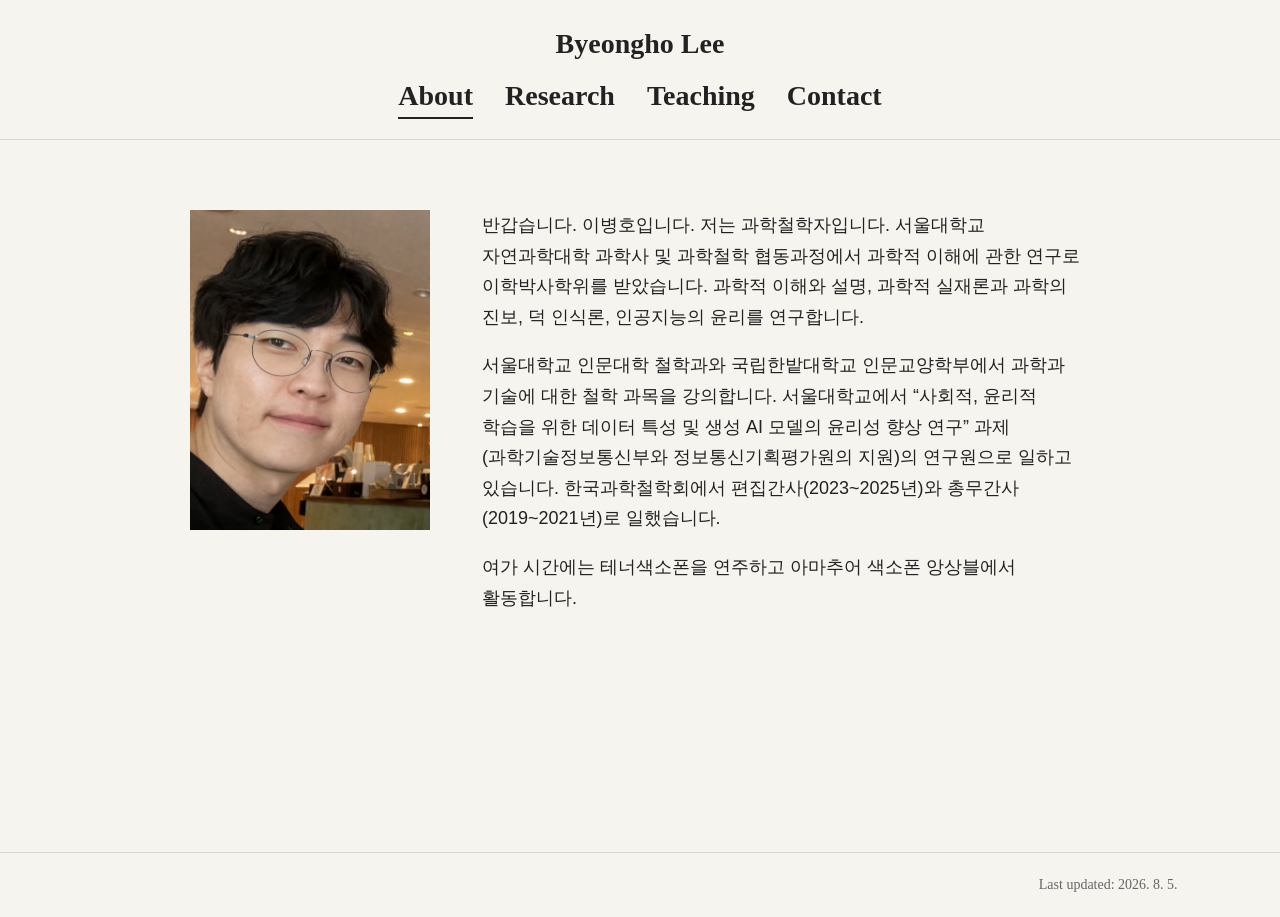
==== index.html @ 82f8c50c "Update index.html" ====
<!doctype html>
<html lang="ko">
<head>
  <meta charset="UTF-8">
  <meta name="viewport" content="width=device-width, initial-scale=1.0">
  <title>이병호 | 과학철학자</title>
<link rel="stylesheet" href="style.css">
                      
</head>
<body>
<header>
    <p class="site-title">
  <a href="index.html">Byeongho Lee</a>
</p>
    <nav>
    <a href="index.html" aria-current="page">About</a>
    <a href="research.html">Research</a>
    <a href="teaching.html">Teaching</a>
    <a href="contact.html">Contact</a>
  </nav>
</header>

  <main>
<section id="about">
  <img
    class="profile-photo"
    src="profile.png"
    alt="이병호"
  >

  <div class="about-copy">
<p>반갑습니다. 이병호입니다. 저는 과학철학자입니다. 서울대학교 자연과학대학 과학사 및 과학철학 협동과정에서 과학적 이해에 관한 연구로 이학박사학위를 받았습니다. 과학적 이해와 설명, 과학적 실재론과 과학의 진보, 덕 인식론, 인공지능의 윤리를 연구합니다.</p>
<p>서울대학교 인문대학 철학과와 국립한밭대학교 인문교양학부에서 과학과 기술에 대한 철학 과목을 강의합니다. 서울대학교에서 “사회적, 윤리적 학습을 위한 데이터 특성 및 생성 AI 모델의 윤리성 향상 연구” 과제(과학기술정보통신부와 정보통신기획평가원의 지원)의 연구원으로 일하고 있습니다. 한국과학철학회에서 편집간사(2023~2025년)와 총무간사(2019~2021년)로 일했습니다.</p>
<p>여가 시간에는 테너색소폰을 연주하고 아마추어 색소폰 앙상블에서 활동합니다.</p>
  </div>
</section>
  </main>
<footer class="site-footer">
  Last updated: 2026. 8. 5.
</footer>
</body>
</html>
---- style.css ----
@font-face {
  font-family: "Site Latin";
  src: local("Times New Roman");
  unicode-range: U+0000-024F;
}

body {
  margin: 0;
  background: #f6f4ef;
  color: #222222;
  font-family: "Site Latin", Arial, sans-serif;
}

header {
  display: flex;
  flex-direction: column;
  align-items: center;
  gap: 12px;
  padding: 20px 8vw;
  border-bottom: 1px solid #d8d3c9;
}

.site-title {
  margin: 0;
}

.site-title a {
  color: #222222;
  font-family: "Times New Roman", serif;
  font-size: 28px;
  font-weight: bold;
  text-decoration: none;
}

.site-title a:hover {
  color: #9a3d26;
}

nav {
  display: flex;
  gap: 32px;
}

nav a {
  color: #222222;
  font-family: "Times New Roman", serif;
  font-size: 28px;
  font-weight: bold;
  padding-bottom: 5px;
  text-decoration: none;
  text-transform: none;
}

nav a:hover {
  color: #9a3d26;
}

nav a[aria-current="page"] {
  border-bottom: 2px solid currentColor;
}

main {
  box-sizing: border-box;
  width: 100%;
  max-width: none;
  padding: 11vw 8vw;
  padding-top: 5.5vw;
  display: flex;
  justify-content: center;
}

#about {
  box-sizing: border-box;
  width: min(900px, 100%);
  display: grid;
  grid-template-columns: 240px minmax(0, 1fr);
  gap: 52px;
  align-items: start;
}

h1,
h2 {
  font-family: "Site Latin", Arial, sans-serif;
}

h1 {
  margin: 0 0 16px;
  font-size: 24px;
}

h2 {
  margin: 0 0 28px;
  font-size: 48px;
}

p {
  max-width: 700px;
  font-size: 18px;
  line-height: 1.7;
}

p,
li,
summary {
  word-break: keep-all;
}

.profile-photo {
  display: block;
  width: 100%;
  aspect-ratio: 3 / 4;
  object-fit: cover;
  object-position: center 35%;
}

.about-copy h1 {
  margin-top: 0;
}

.about-copy p:first-child {
  margin-top: 0;
}

.research-page {
  width: min(900px, 100%);
}

.research-page h1 {
  font-size: 48px;
}

.research-section {
  margin-top: 88px;
  padding-top: 52px;
  border-top: 1px solid #d8d3c9;
}

.research-page h2 {
  margin: 0 0 36px;
  font-size: 40px;
}

.research-page h3 {
  margin: 48px 0 16px;
  font-size: 24px;
  font-weight: normal;
}

.works-list {
  margin: 0;
  padding: 0;
  list-style: none;
}

.works-list li {
  padding: 18px 0;
  padding-left: 2em;
  border-top: 1px solid #d8d3c9;
  font-size: 18px;
  line-height: 1.7;
  text-indent: -2em;
}

.works-list li:last-child {
  border-bottom: 1px solid #d8d3c9;
}

.works-group {
  margin-top: 48px;
}

.works-group summary {
  cursor: pointer;
  font-size: 24px;
  font-weight: normal;
  list-style: none;
}

.works-group summary::-webkit-details-marker {
  display: none;
}

.works-group summary::before {
  content: "+";
  display: inline-block;
  width: 28px;
}

.works-group[open] summary::before {
  content: "−";
}

.works-group .works-list {
  margin-top: 16px;
}

.contact-email {
  color: #222222;
  text-underline-offset: 4px;
}

.site-footer {
  margin-top: 80px;
  padding: 24px 8vw;
  border-top: 1px solid #d8d3c9;
  color: #666666;
  font-family: "Times New Roman", Arial, sans-serif;
  font-size: 14px;
  text-align: right;
}

.scholar-link {
  margin: -20px 0 36px;
  font-size: 14px;
}

.scholar-link a {
  color: #222222;
  text-decoration: none;
}

.scholar-link a:hover {
  color: #9a3d26;
  text-decoration: underline;
  text-underline-offset: 4px;
}

@media (max-width: 650px) {
  header {
    gap: 10px;
    padding: 18px 6vw;
  }

  .site-title a {
    font-size: 20px;
  }

  nav {
    gap: 16px;
  }

  nav a {
  font-size: 20px;
}

  main {
    padding: 16vw 6vw;
    padding-top: 8vw;
  }

  #about {
    grid-template-columns: 1fr;
    gap: 28px;
  }

  .profile-photo {
    width: min(280px, 100%);
  }
}
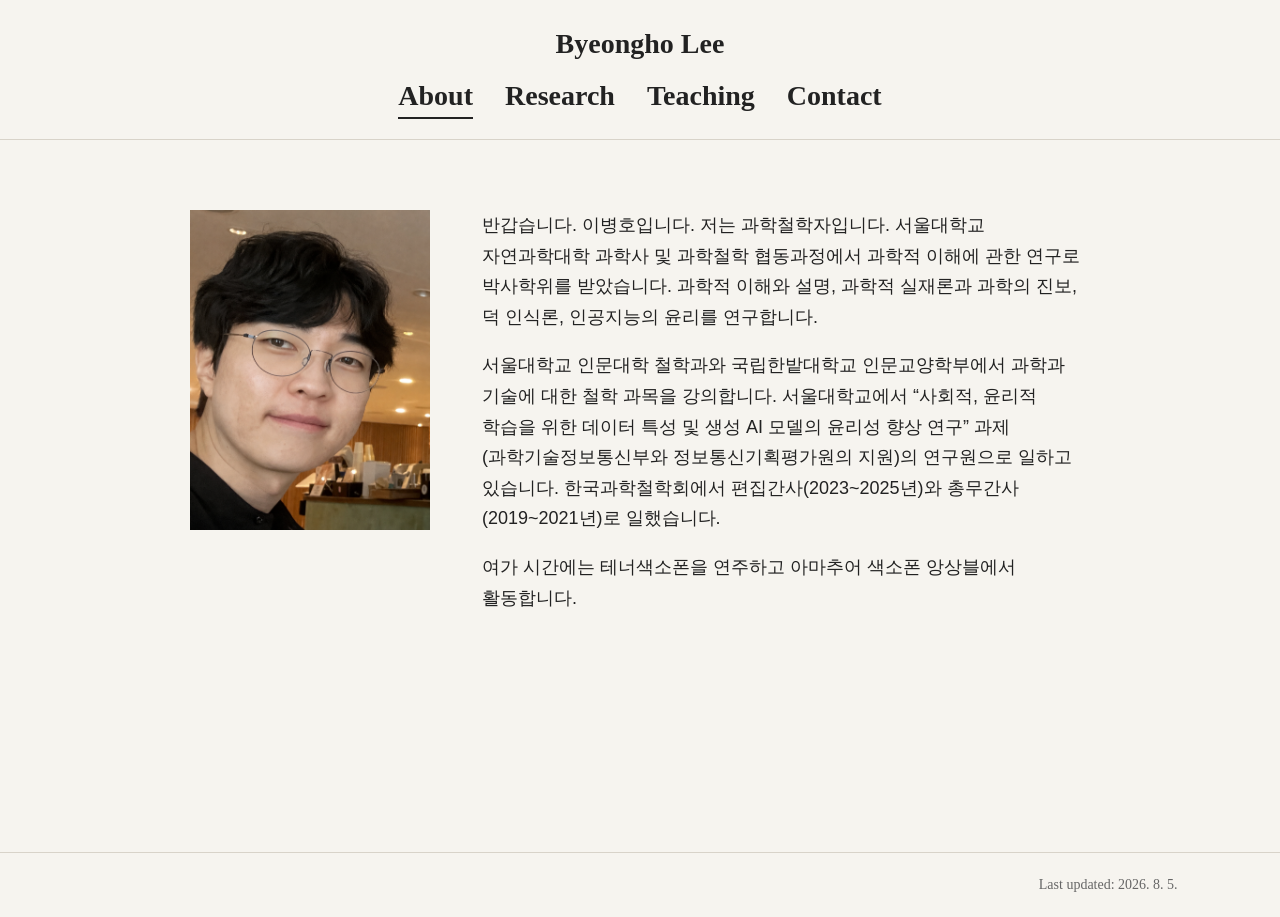
==== commit 1a4db288: "Update index.html" ====
--- a/index.html
+++ b/index.html
@@ -29,7 +29,7 @@
   >
 
   <div class="about-copy">
-<p>반갑습니다. 이병호입니다. 저는 과학철학자입니다. 서울대학교 자연과학대학 과학사 및 과학철학 협동과정에서 과학적 이해에 관한 연구로 이학박사학위를 받았습니다. 과학적 이해와 설명, 과학적 실재론과 과학의 진보, 덕 인식론, 인공지능의 윤리를 연구합니다.</p>
+<p>반갑습니다. 이병호입니다. 저는 과학철학자입니다. 서울대학교 자연과학대학 과학사 및 과학철학 협동과정에서 과학적 이해에 관한 연구로 박사학위를 받았습니다. 과학적 이해와 설명, 과학적 실재론과 과학의 진보, 덕 인식론, 인공지능의 윤리를 연구합니다.</p>
 <p>서울대학교 인문대학 철학과와 국립한밭대학교 인문교양학부에서 과학과 기술에 대한 철학 과목을 강의합니다. 서울대학교에서 “사회적, 윤리적 학습을 위한 데이터 특성 및 생성 AI 모델의 윤리성 향상 연구” 과제(과학기술정보통신부와 정보통신기획평가원의 지원)의 연구원으로 일하고 있습니다. 한국과학철학회에서 편집간사(2023~2025년)와 총무간사(2019~2021년)로 일했습니다.</p>
 <p>여가 시간에는 테너색소폰을 연주하고 아마추어 색소폰 앙상블에서 활동합니다.</p>
   </div>
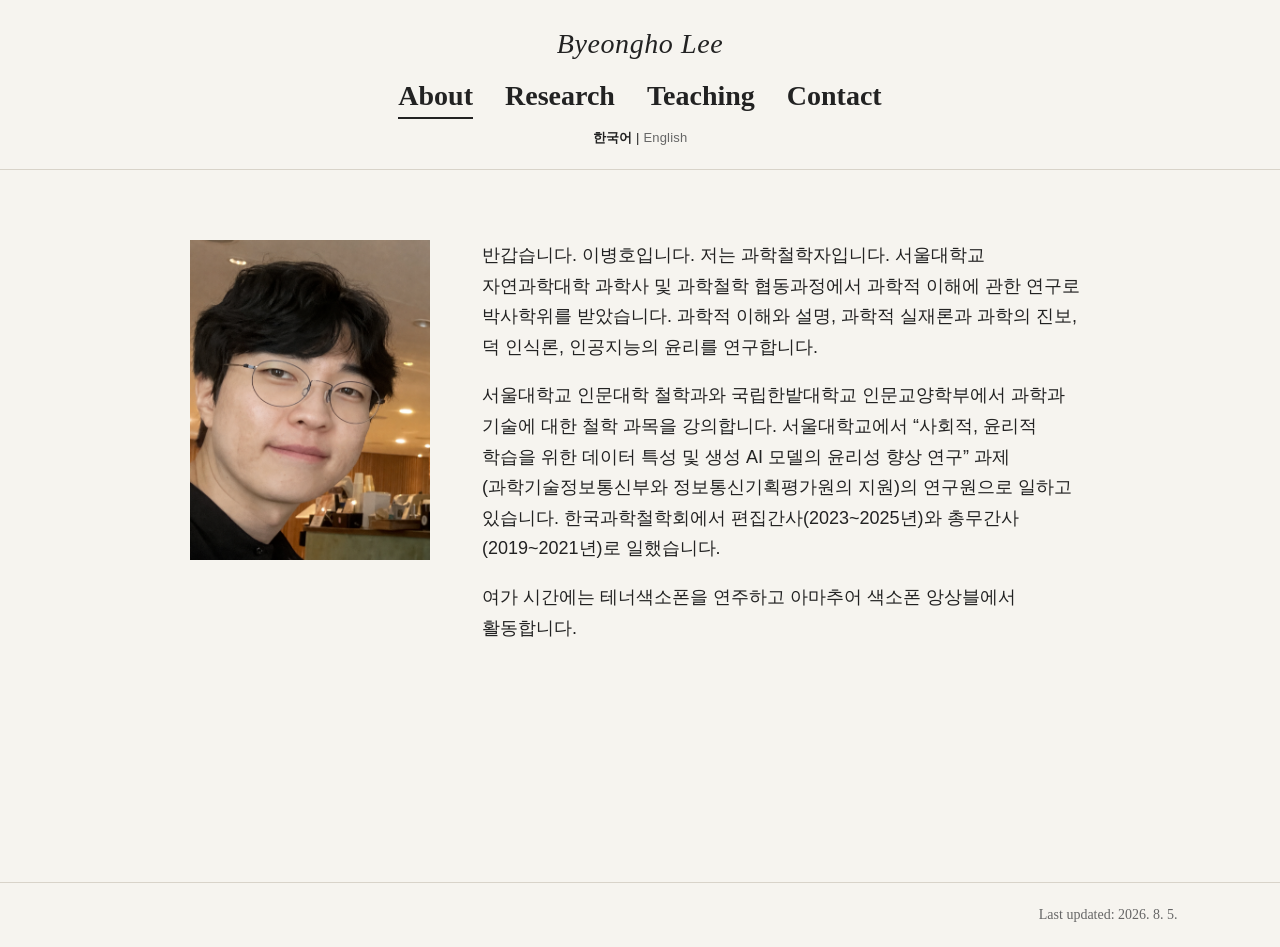
==== commit 98700e37: "Update index.html" ====
--- a/index.html
+++ b/index.html
@@ -18,6 +18,7 @@
     <a href="teaching.html">Teaching</a>
     <a href="contact.html">Contact</a>
   </nav>
+  <p class="language-switch"><span aria-current="true">한국어</span> | <a href="en/index.html">English</a></p>
 </header>
 
   <main>
--- a/style.css
+++ b/style.css
@@ -28,7 +28,9 @@
   color: #222222;
   font-family: "Times New Roman", serif;
   font-size: 28px;
-  font-weight: bold;
+  font-weight: normal;
+  font-style: italic;
+  letter-spacing: 0.6px;
   text-decoration: none;
 }
 
@@ -257,3 +259,25 @@
     width: min(280px, 100%);
   }
 }
+.language-switch {
+  margin: -4px 0 0;
+  font-family: Arial, sans-serif;
+  font-size: 13px;
+  letter-spacing: 0.2px;
+}
+
+.language-switch a {
+  color: #666666;
+  text-decoration: none;
+}
+
+.language-switch a:hover {
+  color: #9a3d26;
+  text-decoration: underline;
+  text-underline-offset: 3px;
+}
+
+.language-switch span[aria-current="true"] {
+  color: #222222;
+  font-weight: bold;
+}
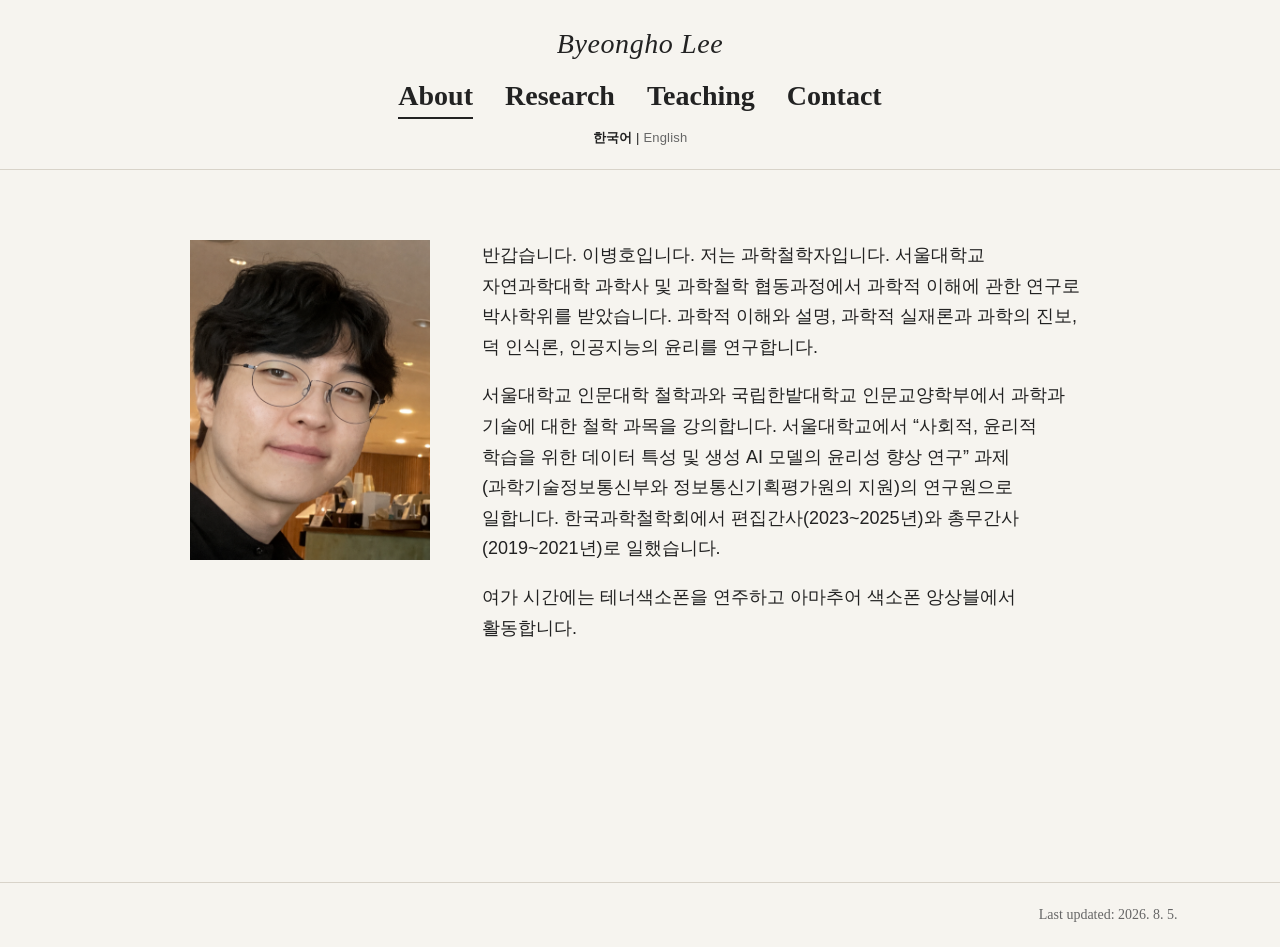
==== commit b20d8478: "Update index.html" ====
--- a/index.html
+++ b/index.html
@@ -31,7 +31,7 @@
 
   <div class="about-copy">
 <p>반갑습니다. 이병호입니다. 저는 과학철학자입니다. 서울대학교 자연과학대학 과학사 및 과학철학 협동과정에서 과학적 이해에 관한 연구로 박사학위를 받았습니다. 과학적 이해와 설명, 과학적 실재론과 과학의 진보, 덕 인식론, 인공지능의 윤리를 연구합니다.</p>
-<p>서울대학교 인문대학 철학과와 국립한밭대학교 인문교양학부에서 과학과 기술에 대한 철학 과목을 강의합니다. 서울대학교에서 “사회적, 윤리적 학습을 위한 데이터 특성 및 생성 AI 모델의 윤리성 향상 연구” 과제(과학기술정보통신부와 정보통신기획평가원의 지원)의 연구원으로 일하고 있습니다. 한국과학철학회에서 편집간사(2023~2025년)와 총무간사(2019~2021년)로 일했습니다.</p>
+<p>서울대학교 인문대학 철학과와 국립한밭대학교 인문교양학부에서 과학과 기술에 대한 철학 과목을 강의합니다. 서울대학교에서 “사회적, 윤리적 학습을 위한 데이터 특성 및 생성 AI 모델의 윤리성 향상 연구” 과제(과학기술정보통신부와 정보통신기획평가원의 지원)의 연구원으로 일합니다. 한국과학철학회에서 편집간사(2023~2025년)와 총무간사(2019~2021년)로 일했습니다.</p>
 <p>여가 시간에는 테너색소폰을 연주하고 아마추어 색소폰 앙상블에서 활동합니다.</p>
   </div>
 </section>
--- a/style.css
+++ b/style.css
@@ -255,9 +255,10 @@
     gap: 28px;
   }
 
-  .profile-photo {
-    width: min(280px, 100%);
-  }
+.profile-photo {
+  width: min(280px, 100%);
+  margin: 0 auto;
+}
 }
 .language-switch {
   margin: -4px 0 0;
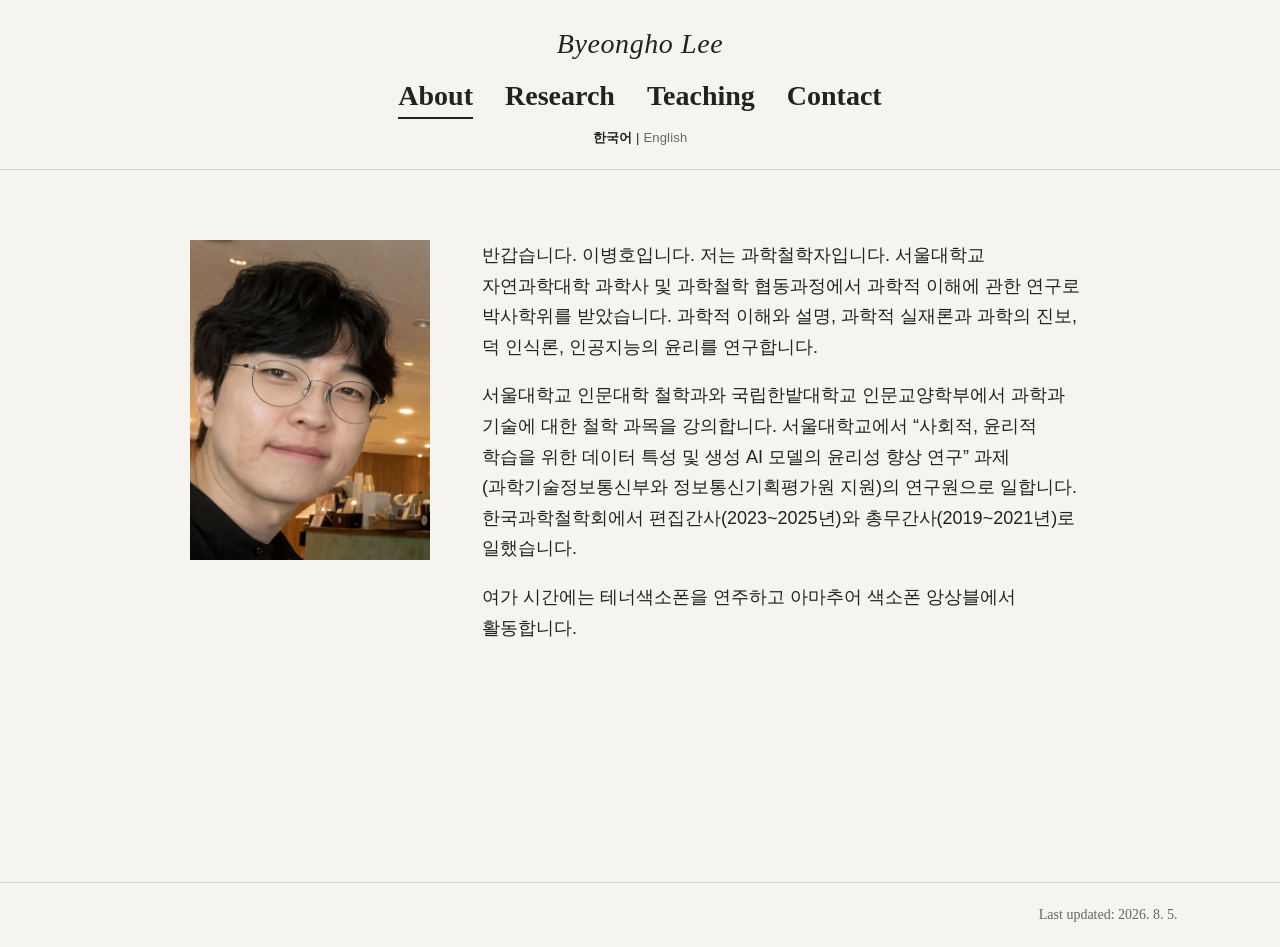
==== commit 228e3d97: "Update index.html" ====
--- a/index.html
+++ b/index.html
@@ -31,7 +31,7 @@
 
   <div class="about-copy">
 <p>반갑습니다. 이병호입니다. 저는 과학철학자입니다. 서울대학교 자연과학대학 과학사 및 과학철학 협동과정에서 과학적 이해에 관한 연구로 박사학위를 받았습니다. 과학적 이해와 설명, 과학적 실재론과 과학의 진보, 덕 인식론, 인공지능의 윤리를 연구합니다.</p>
-<p>서울대학교 인문대학 철학과와 국립한밭대학교 인문교양학부에서 과학과 기술에 대한 철학 과목을 강의합니다. 서울대학교에서 “사회적, 윤리적 학습을 위한 데이터 특성 및 생성 AI 모델의 윤리성 향상 연구” 과제(과학기술정보통신부와 정보통신기획평가원의 지원)의 연구원으로 일합니다. 한국과학철학회에서 편집간사(2023~2025년)와 총무간사(2019~2021년)로 일했습니다.</p>
+<p>서울대학교 인문대학 철학과와 국립한밭대학교 인문교양학부에서 과학과 기술에 대한 철학 과목을 강의합니다. 서울대학교에서 “사회적, 윤리적 학습을 위한 데이터 특성 및 생성 AI 모델의 윤리성 향상 연구” 과제(과학기술정보통신부와 정보통신기획평가원 지원)의 연구원으로 일합니다. 한국과학철학회에서 편집간사(2023~2025년)와 총무간사(2019~2021년)로 일했습니다.</p>
 <p>여가 시간에는 테너색소폰을 연주하고 아마추어 색소폰 앙상블에서 활동합니다.</p>
   </div>
 </section>
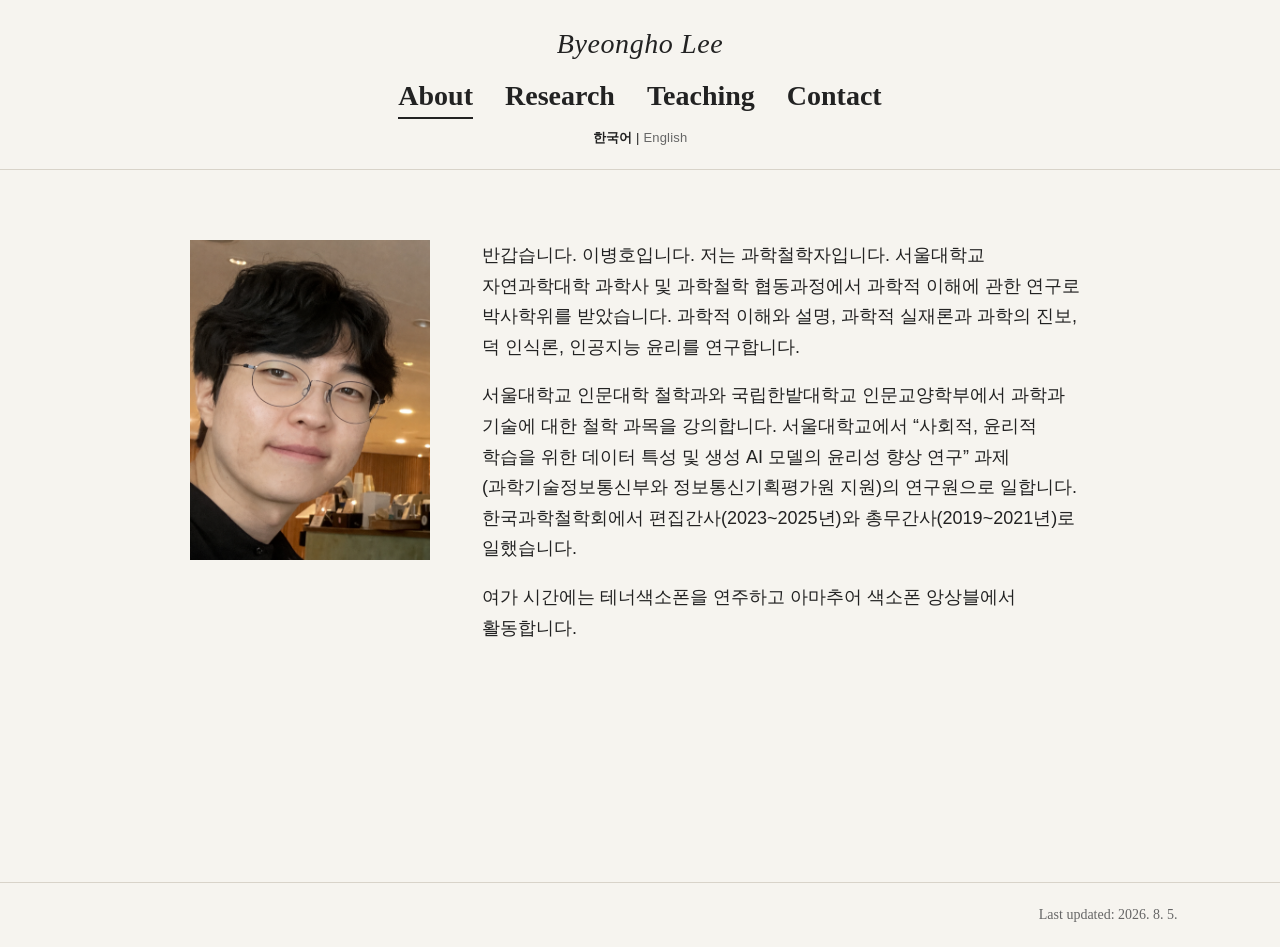
==== commit 55ef74fa: "Update index.html" ====
--- a/index.html
+++ b/index.html
@@ -30,7 +30,7 @@
   >
 
   <div class="about-copy">
-<p>반갑습니다. 이병호입니다. 저는 과학철학자입니다. 서울대학교 자연과학대학 과학사 및 과학철학 협동과정에서 과학적 이해에 관한 연구로 박사학위를 받았습니다. 과학적 이해와 설명, 과학적 실재론과 과학의 진보, 덕 인식론, 인공지능의 윤리를 연구합니다.</p>
+<p>반갑습니다. 이병호입니다. 저는 과학철학자입니다. 서울대학교 자연과학대학 과학사 및 과학철학 협동과정에서 과학적 이해에 관한 연구로 박사학위를 받았습니다. 과학적 이해와 설명, 과학적 실재론과 과학의 진보, 덕 인식론, 인공지능 윤리를 연구합니다.</p>
 <p>서울대학교 인문대학 철학과와 국립한밭대학교 인문교양학부에서 과학과 기술에 대한 철학 과목을 강의합니다. 서울대학교에서 “사회적, 윤리적 학습을 위한 데이터 특성 및 생성 AI 모델의 윤리성 향상 연구” 과제(과학기술정보통신부와 정보통신기획평가원 지원)의 연구원으로 일합니다. 한국과학철학회에서 편집간사(2023~2025년)와 총무간사(2019~2021년)로 일했습니다.</p>
 <p>여가 시간에는 테너색소폰을 연주하고 아마추어 색소폰 앙상블에서 활동합니다.</p>
   </div>
--- a/style.css
+++ b/style.css
@@ -256,8 +256,10 @@
   }
 
 .profile-photo {
+  display: block;
   width: min(280px, 100%);
   margin: 0 auto;
+  justify-self: center;
 }
 }
 .language-switch {
@@ -282,3 +284,9 @@
   color: #222222;
   font-weight: bold;
 }
+.contact-page p {
+  width: fit-content;
+  max-width: 100%;
+  margin-left: auto;
+  margin-right: auto;
+}
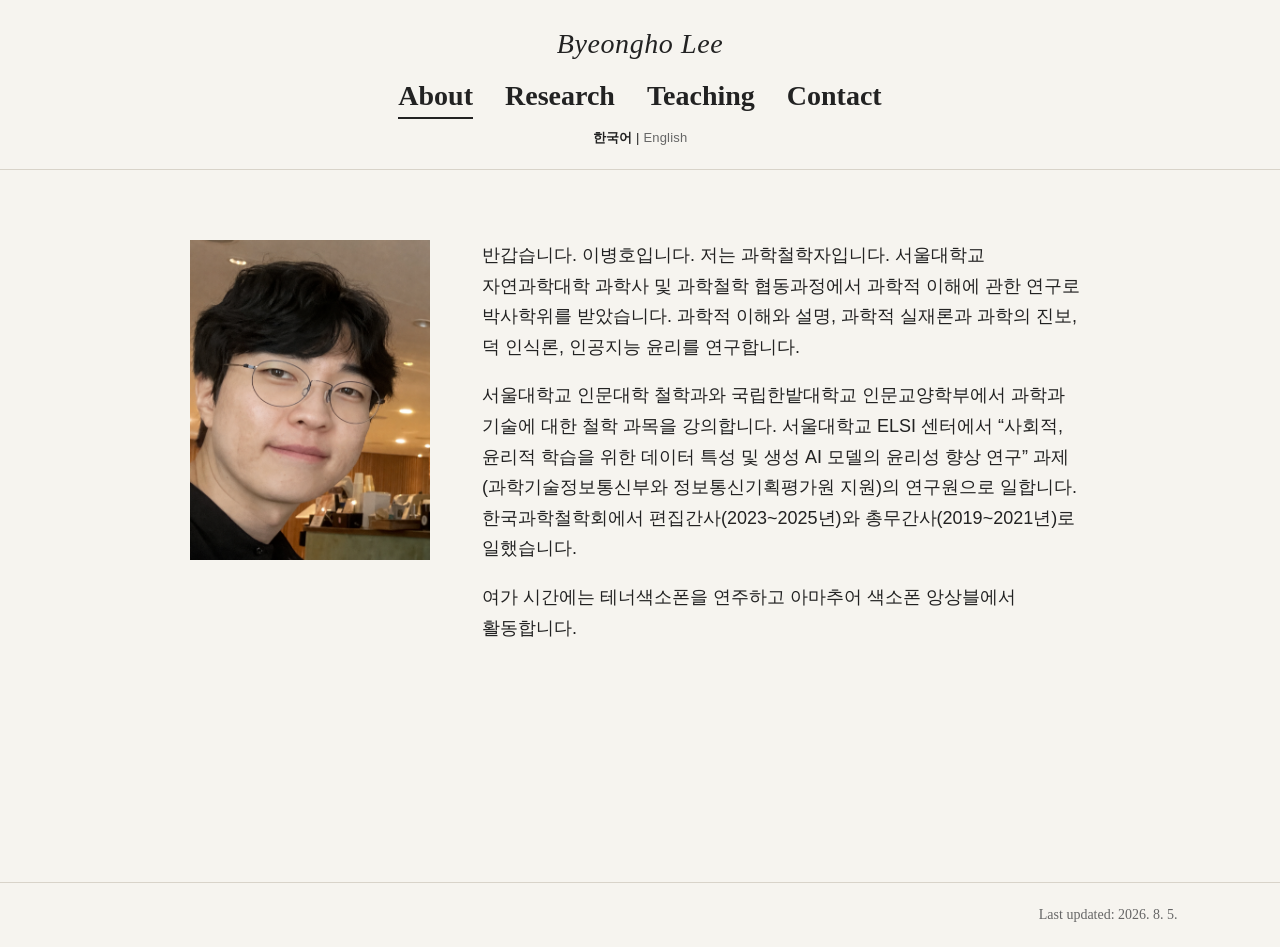
==== commit 1ea821aa: "Update index.html" ====
--- a/index.html
+++ b/index.html
@@ -31,7 +31,7 @@
 
   <div class="about-copy">
 <p>반갑습니다. 이병호입니다. 저는 과학철학자입니다. 서울대학교 자연과학대학 과학사 및 과학철학 협동과정에서 과학적 이해에 관한 연구로 박사학위를 받았습니다. 과학적 이해와 설명, 과학적 실재론과 과학의 진보, 덕 인식론, 인공지능 윤리를 연구합니다.</p>
-<p>서울대학교 인문대학 철학과와 국립한밭대학교 인문교양학부에서 과학과 기술에 대한 철학 과목을 강의합니다. 서울대학교에서 “사회적, 윤리적 학습을 위한 데이터 특성 및 생성 AI 모델의 윤리성 향상 연구” 과제(과학기술정보통신부와 정보통신기획평가원 지원)의 연구원으로 일합니다. 한국과학철학회에서 편집간사(2023~2025년)와 총무간사(2019~2021년)로 일했습니다.</p>
+<p>서울대학교 인문대학 철학과와 국립한밭대학교 인문교양학부에서 과학과 기술에 대한 철학 과목을 강의합니다. 서울대학교 ELSI 센터에서 “사회적, 윤리적 학습을 위한 데이터 특성 및 생성 AI 모델의 윤리성 향상 연구” 과제(과학기술정보통신부와 정보통신기획평가원 지원)의 연구원으로 일합니다. 한국과학철학회에서 편집간사(2023~2025년)와 총무간사(2019~2021년)로 일했습니다.</p>
 <p>여가 시간에는 테너색소폰을 연주하고 아마추어 색소폰 앙상블에서 활동합니다.</p>
   </div>
 </section>
--- a/style.css
+++ b/style.css
@@ -284,9 +284,6 @@
   color: #222222;
   font-weight: bold;
 }
-.contact-page p {
-  width: fit-content;
-  max-width: 100%;
-  margin-left: auto;
-  margin-right: auto;
-}
+.contact-page {
+  text-align: center;
+}
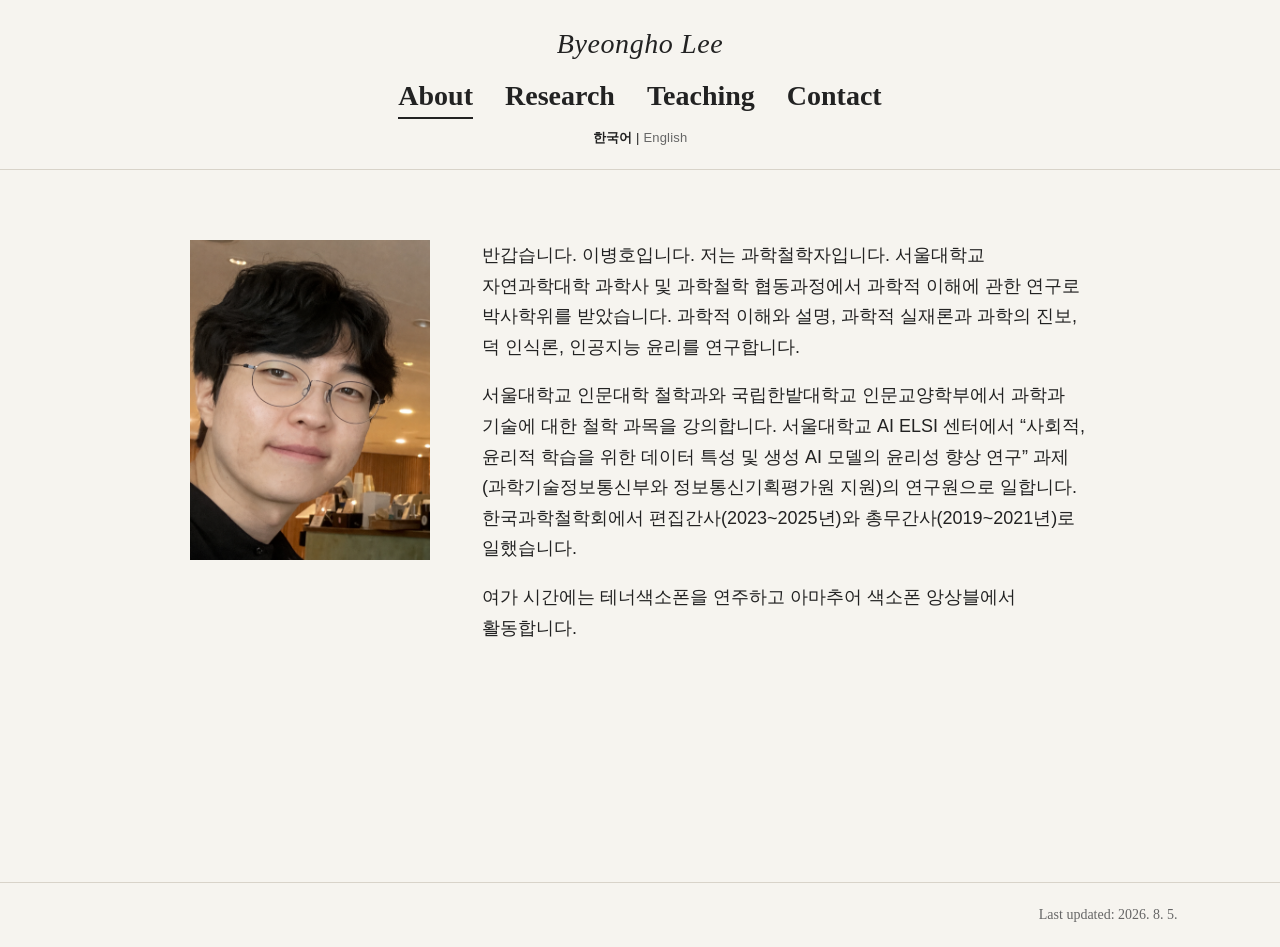
==== commit 39f4bb8a: "Update index.html" ====
--- a/index.html
+++ b/index.html
@@ -31,7 +31,7 @@
 
   <div class="about-copy">
 <p>반갑습니다. 이병호입니다. 저는 과학철학자입니다. 서울대학교 자연과학대학 과학사 및 과학철학 협동과정에서 과학적 이해에 관한 연구로 박사학위를 받았습니다. 과학적 이해와 설명, 과학적 실재론과 과학의 진보, 덕 인식론, 인공지능 윤리를 연구합니다.</p>
-<p>서울대학교 인문대학 철학과와 국립한밭대학교 인문교양학부에서 과학과 기술에 대한 철학 과목을 강의합니다. 서울대학교 ELSI 센터에서 “사회적, 윤리적 학습을 위한 데이터 특성 및 생성 AI 모델의 윤리성 향상 연구” 과제(과학기술정보통신부와 정보통신기획평가원 지원)의 연구원으로 일합니다. 한국과학철학회에서 편집간사(2023~2025년)와 총무간사(2019~2021년)로 일했습니다.</p>
+<p>서울대학교 인문대학 철학과와 국립한밭대학교 인문교양학부에서 과학과 기술에 대한 철학 과목을 강의합니다. 서울대학교 AI ELSI 센터에서 “사회적, 윤리적 학습을 위한 데이터 특성 및 생성 AI 모델의 윤리성 향상 연구” 과제(과학기술정보통신부와 정보통신기획평가원 지원)의 연구원으로 일합니다. 한국과학철학회에서 편집간사(2023~2025년)와 총무간사(2019~2021년)로 일했습니다.</p>
 <p>여가 시간에는 테너색소폰을 연주하고 아마추어 색소폰 앙상블에서 활동합니다.</p>
   </div>
 </section>
